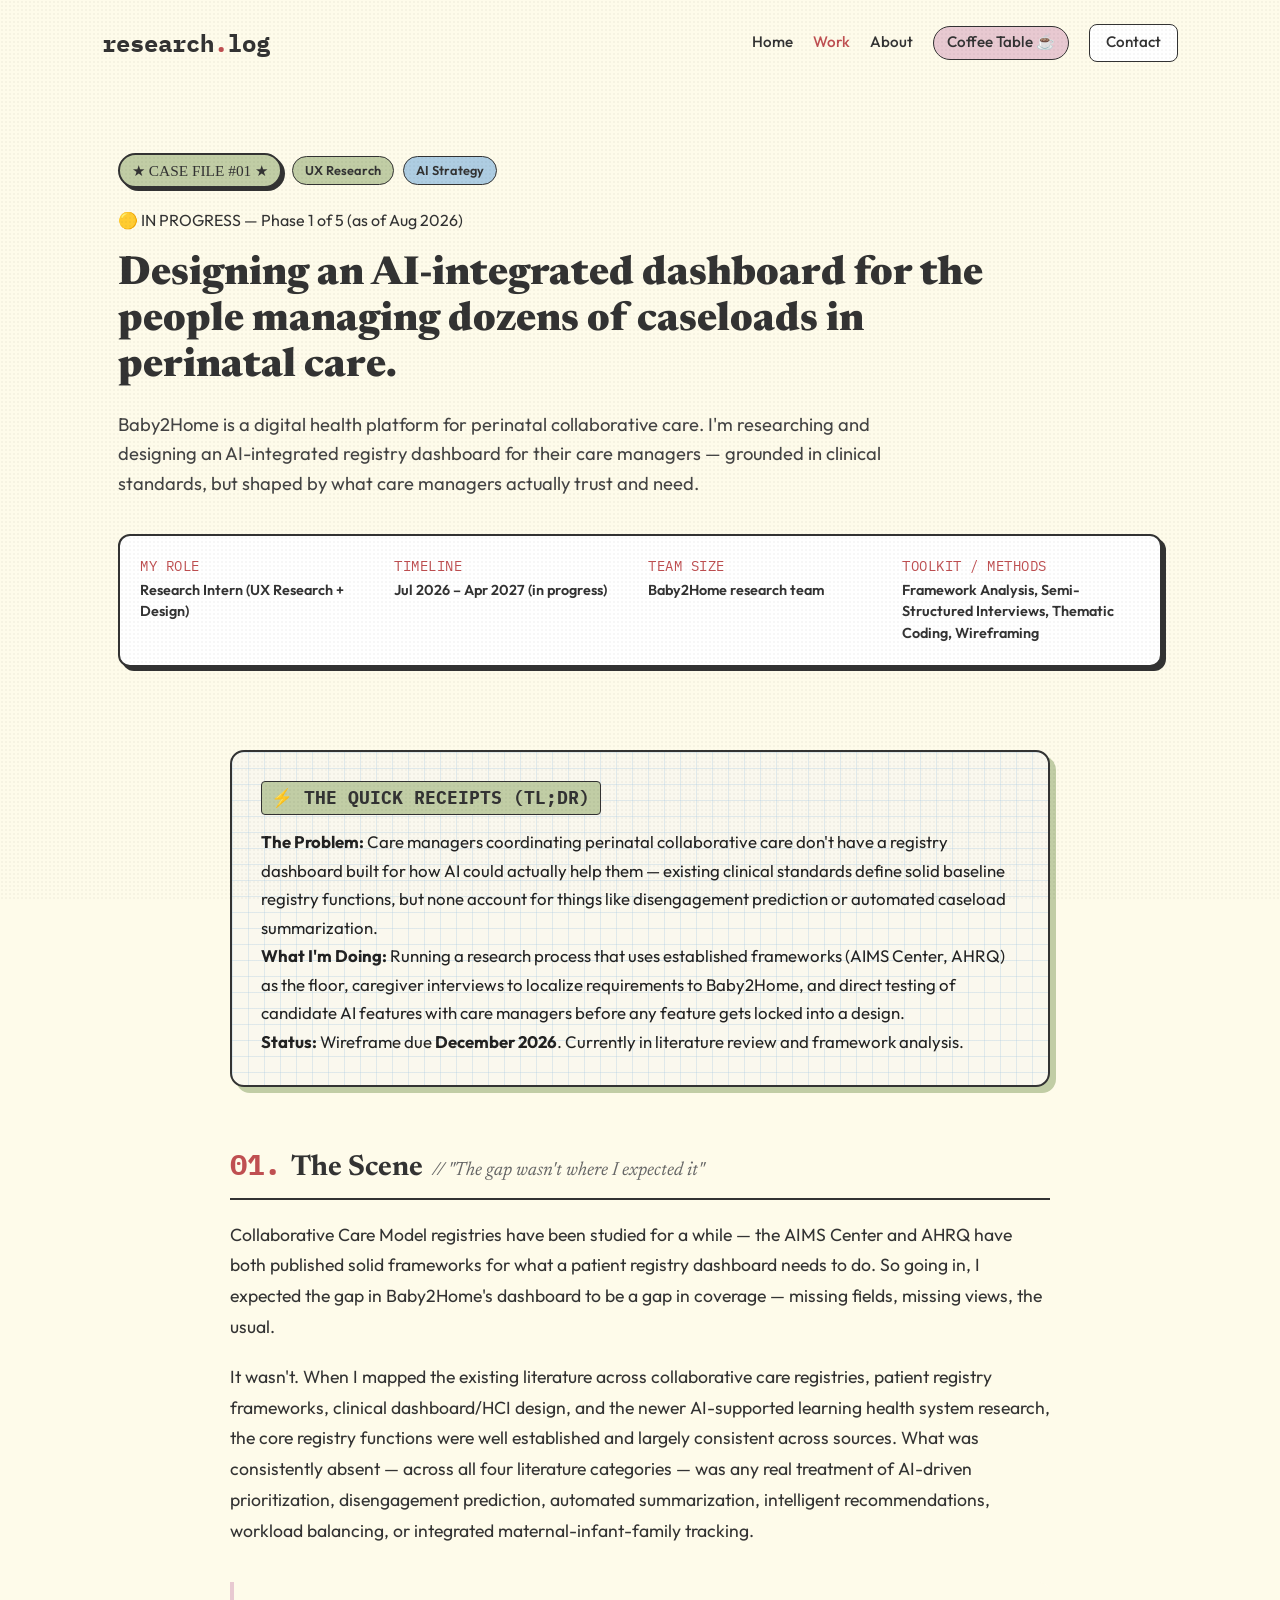
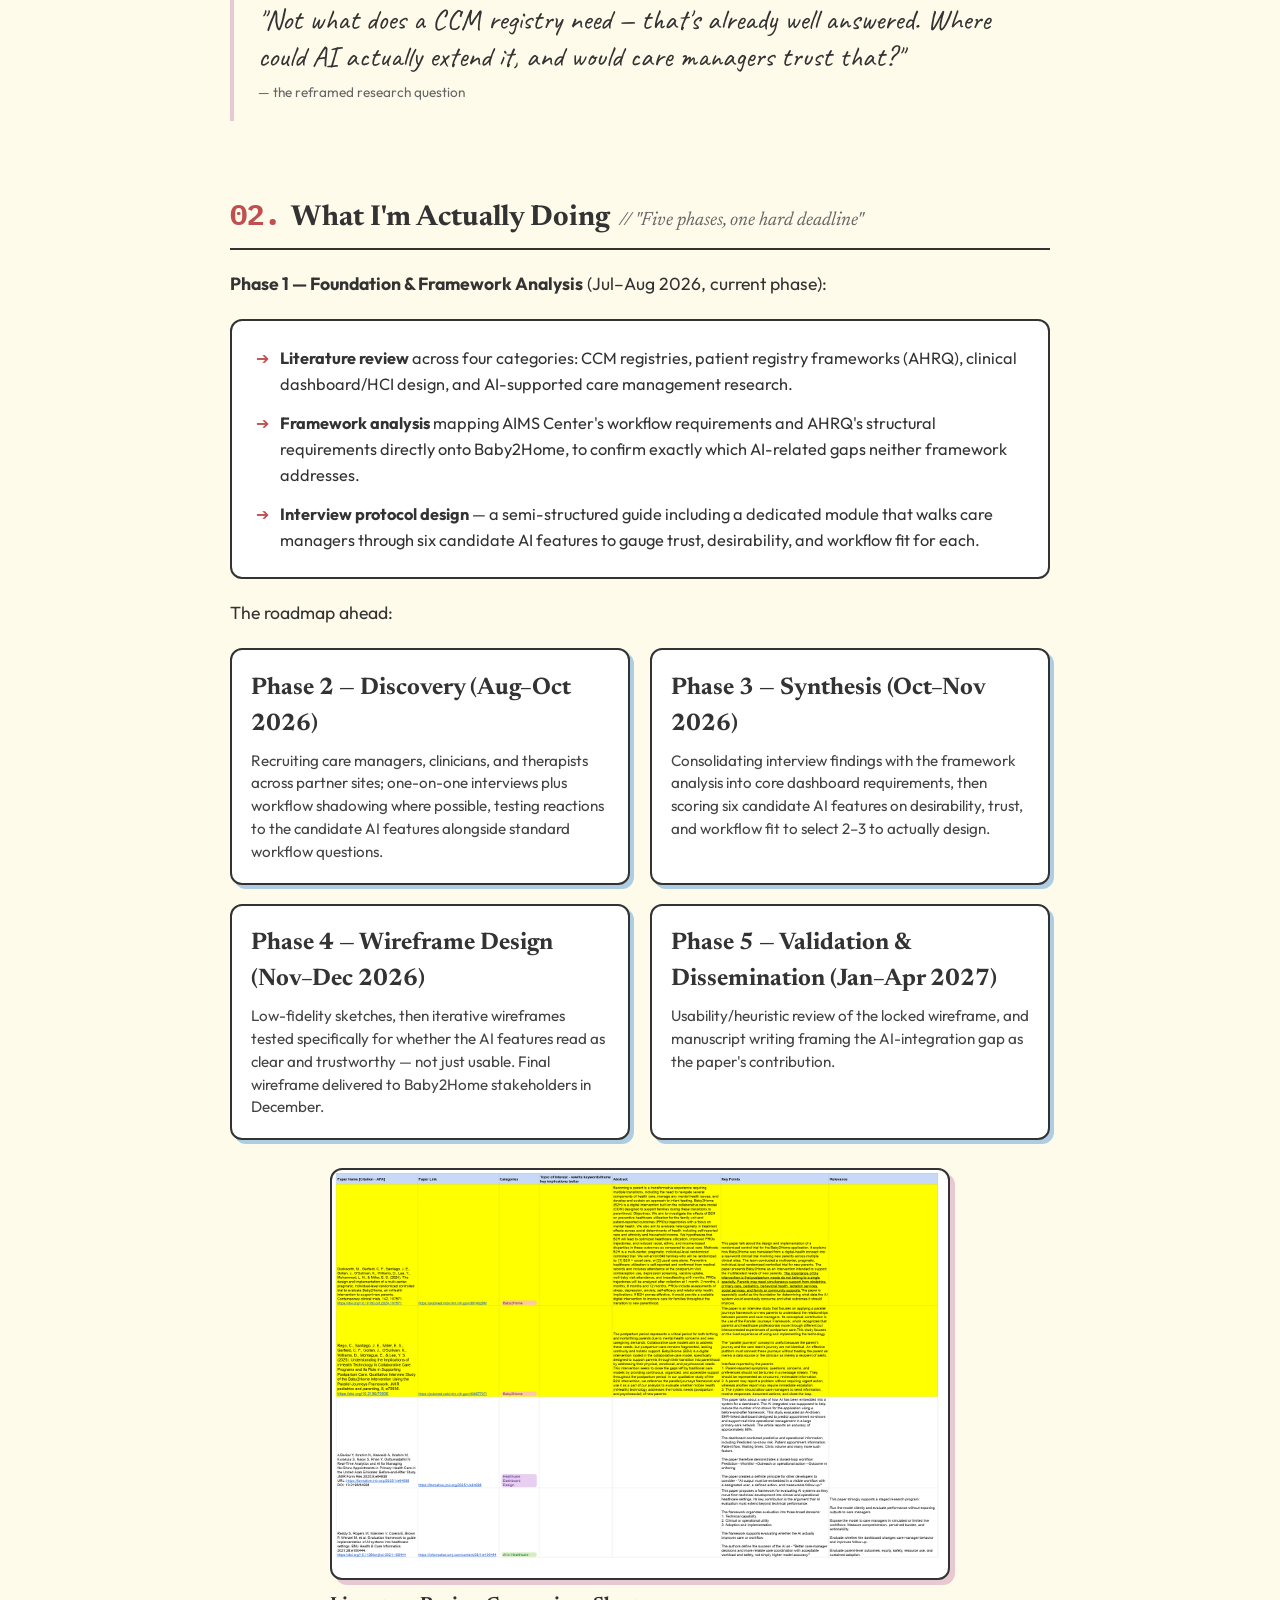
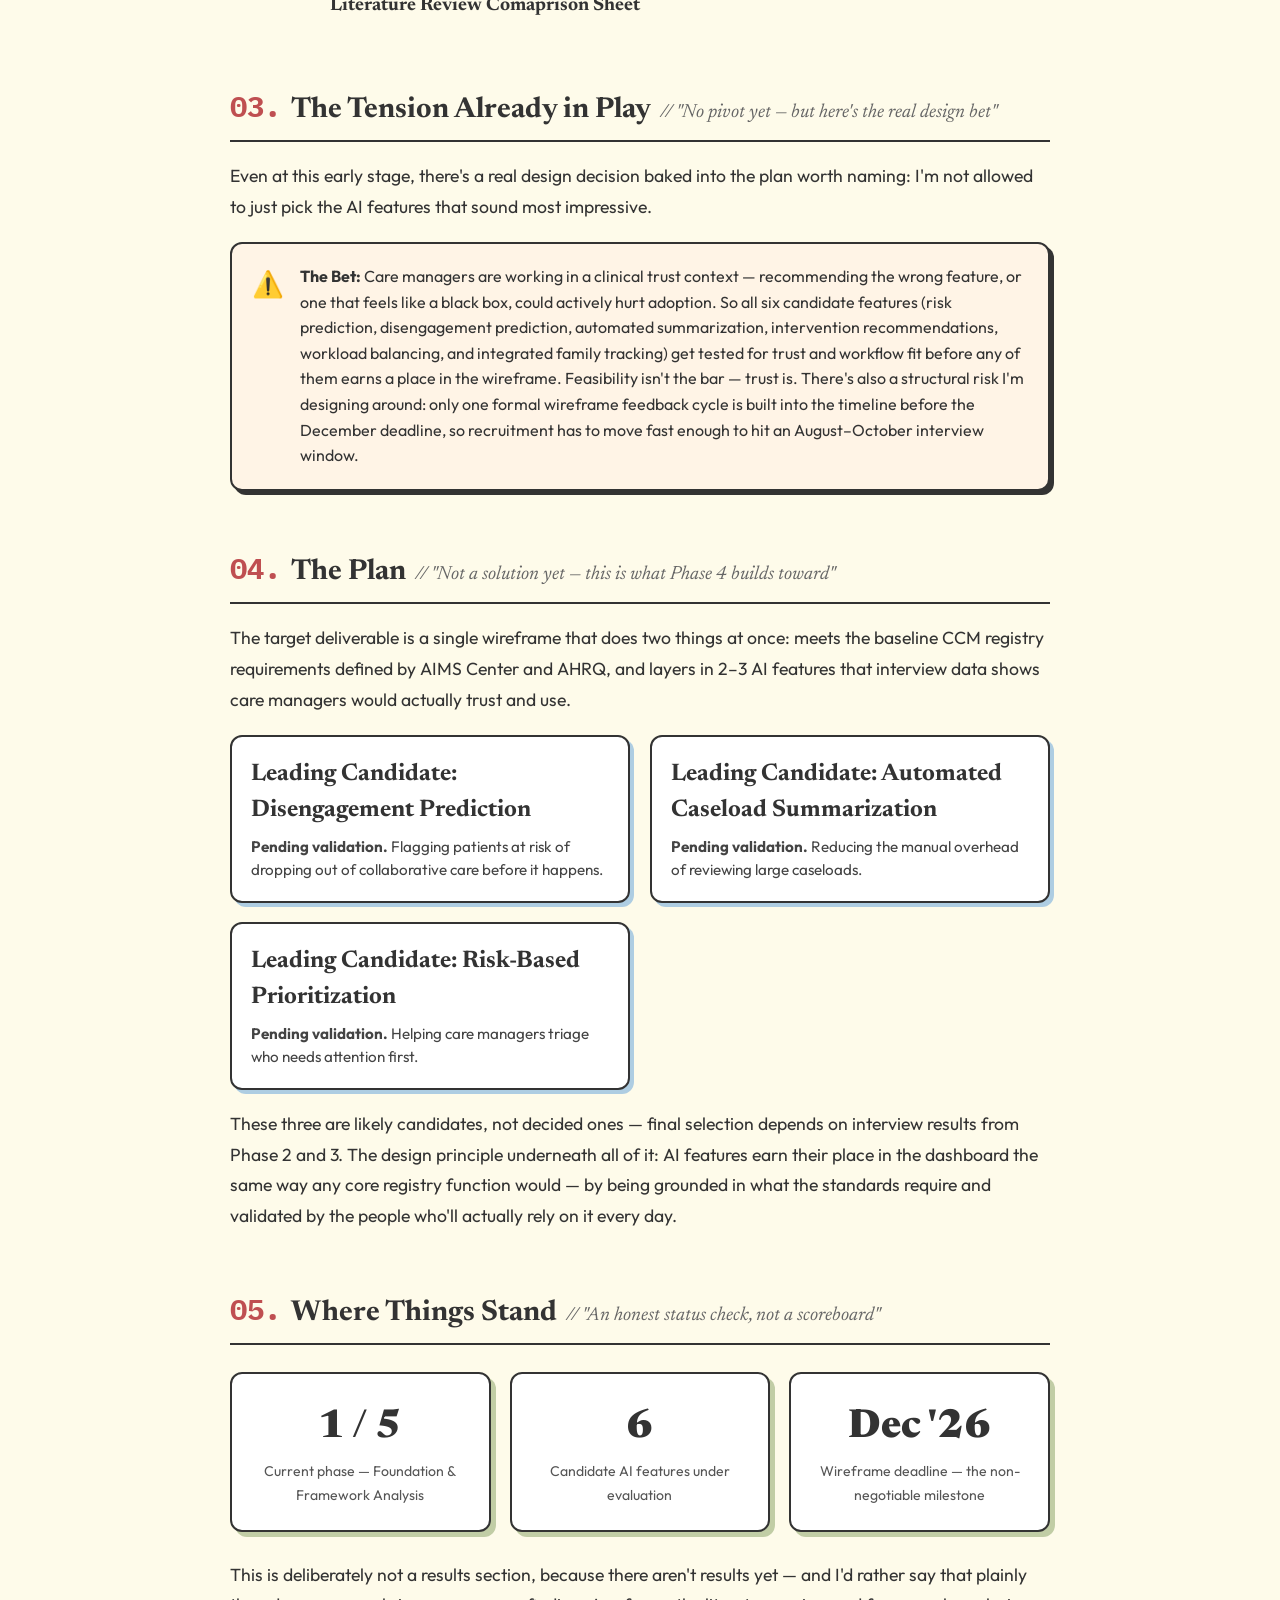
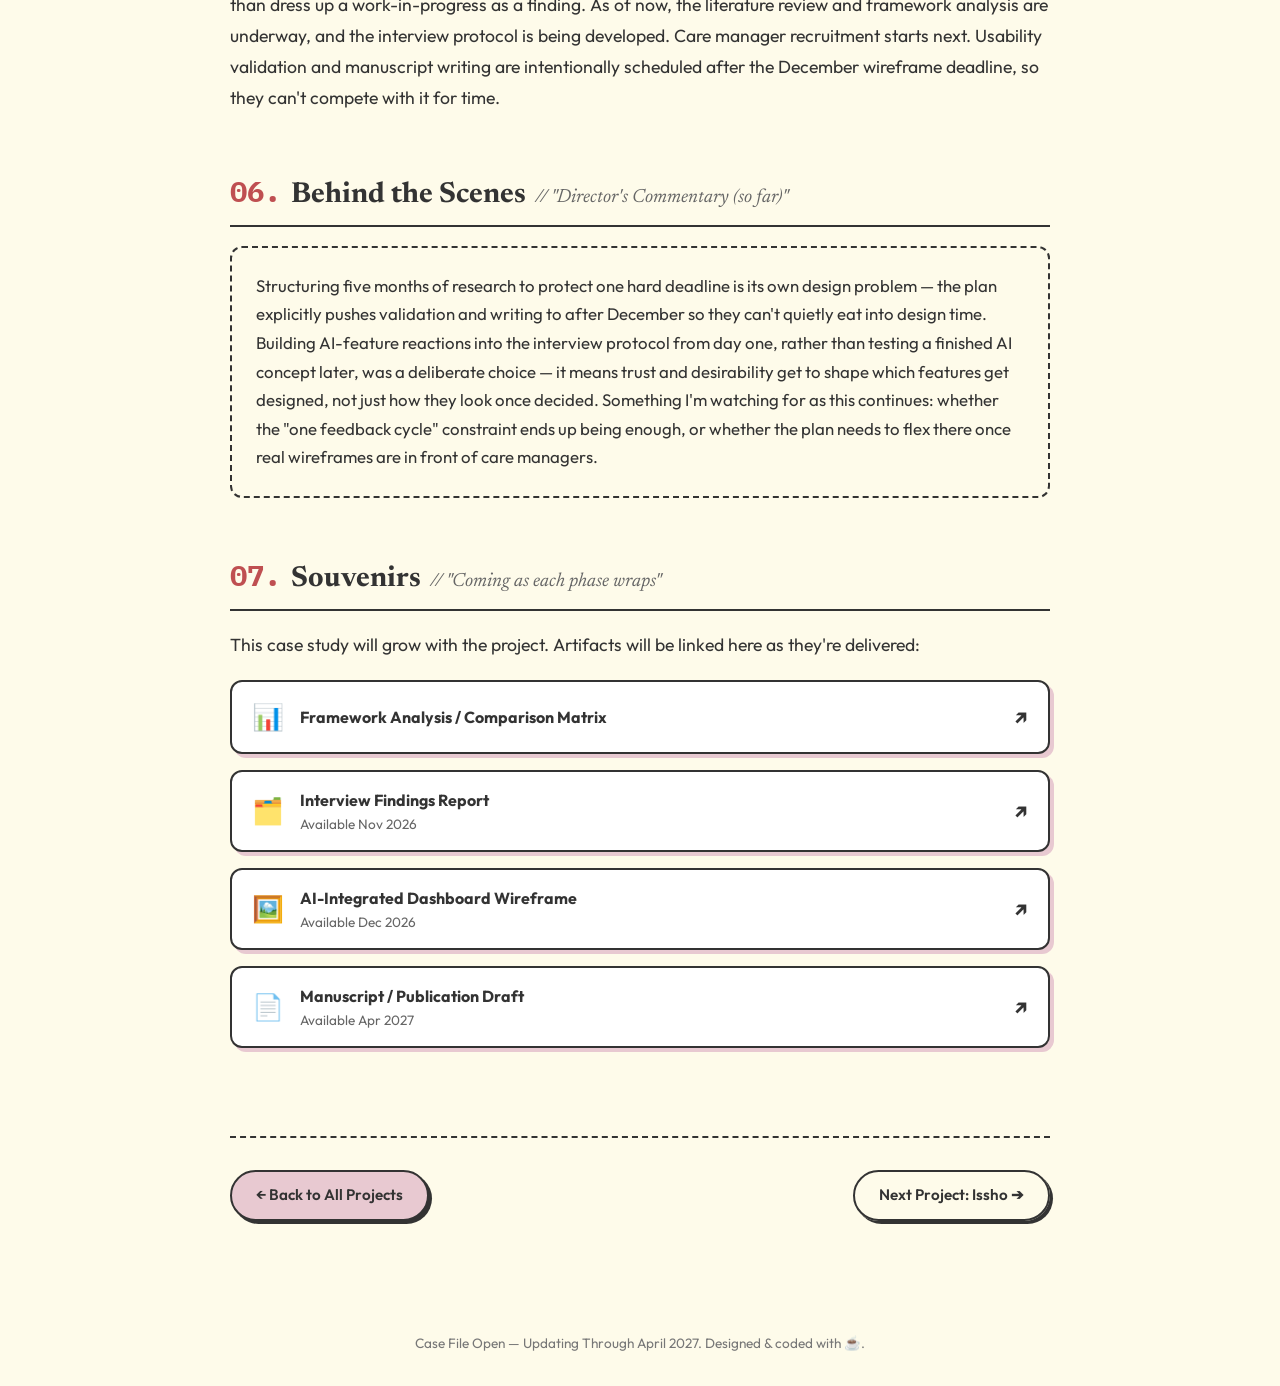
==== ai-dashboard-for-b2h.html @ bd9edd86 "Added baby2home assets" ====
<!DOCTYPE html>
<html lang="en">
<head>
  <meta charset="UTF-8">
  <meta name="viewport" content="width=device-width, initial-scale=1.0">
  <title>Case Study: Baby2Home | jordan.ux</title>

  <link rel="preconnect" href="https://fonts.googleapis.com">
  <link rel="preconnect" href="https://fonts.gstatic.com" crossorigin>
  <link
    href="https://fonts.googleapis.com/css2?family=Caveat:wght@600&family=Newsreader:ital,opsz,wght@1,6..72,500&family=Outfit:wght@300;400;500;600&family=Syne:wght@700;800&family=VT323&display=swap"
    rel="stylesheet">
  <link
    href="https://fonts.googleapis.com/css2?family=IBM+Plex+Mono:ital,wght@0,100;0,200;0,300;0,400;0,500;0,600;0,700;1,100;1,200;1,300;1,400;1,500;1,600;1,700&display=swap"
    rel="stylesheet">

  <link rel="stylesheet" href="css/style.css" />
</head>
<body>

  <div class="grain-overlay"></div>

  <header class="site-header">
        <a href="index.html" class="logo-link">
            <div class="logo-text">research<span class="dot">.</span>log</div>
        </a>
        <nav class="nav-links">
            <a href="index.html" class="nav-item">Home</a>
            <a href="projects.html" class="nav-item active">Work</a>
            <a href="index.html#about" class="nav-item">About</a>
            <a href="coffee-table.html" class="nav-item badge-nav">Coffee Table ☕</a>
            <a href="contact.html" class="nav-item btn-nav">Contact</a>
        </nav>
    </header>

  <!-- ==========================================================================
       SECTION 1: THE COVER
       ========================================================================== -->
  <section class="case-cover">
    <div class="case-cover-container">

      <div class="category-badges">
        <span class="badge-pixel">★ CASE FILE #01 ★</span>
        <span class="tag-pill tag-research">UX Research</span>
        <span class="tag-pill tag-ai">AI Strategy</span>
      </div>

      <span class="status-banner">🟡 IN PROGRESS — Phase 1 of 5 (as of Aug 2026)</span>

      <h1 class="case-title">Designing an AI-integrated dashboard for the people managing dozens of caseloads in perinatal care.</h1>
      <p class="case-one-liner">Baby2Home is a digital health platform for perinatal collaborative care. I'm researching and designing an AI-integrated registry dashboard for their care managers — grounded in clinical standards, but shaped by what care managers actually trust and need.</p>

      <div class="meta-dossier-grid">
        <div class="meta-item">
          <span class="meta-label">MY ROLE</span>
          <span class="meta-value">Research Intern (UX Research + Design)</span>
        </div>
        <div class="meta-item">
          <span class="meta-label">TIMELINE</span>
          <span class="meta-value">Jul 2026 – Apr 2027 (in progress)</span>
        </div>
        <div class="meta-item">
          <span class="meta-label">TEAM SIZE</span>
          <span class="meta-value">Baby2Home research team</span>
        </div>
        <div class="meta-item">
          <span class="meta-label">TOOLKIT / METHODS</span>
          <span class="meta-value">Framework Analysis, Semi-Structured Interviews, Thematic Coding, Wireframing</span>
        </div>
      </div>

    </div>
  </section>

  <!-- Hero media intentionally omitted — to be added later -->

  <main class="case-body">

    <!-- ==========================================================================
         SECTION 2: THE TL;DR
         ========================================================================== -->
    <div class="tldr-box">
      <div class="tldr-header">
        <span class="tldr-badge">⚡ THE QUICK RECEIPTS (TL;DR)</span>
      </div>
      <p class="tldr-text">
        <strong>The Problem:</strong> Care managers coordinating perinatal collaborative care don't have a registry dashboard built for how AI could actually help them — existing clinical standards define solid baseline registry functions, but none account for things like disengagement prediction or automated caseload summarization.<br>
        <strong>What I'm Doing:</strong> Running a research process that uses established frameworks (AIMS Center, AHRQ) as the floor, caregiver interviews to localize requirements to Baby2Home, and direct testing of candidate AI features with care managers before any feature gets locked into a design.<br>
        <strong>Status:</strong> Wireframe due <strong>December 2026</strong>. Currently in literature review and framework analysis.
      </p>
    </div>

    <!-- ==========================================================================
         SECTION 3: THE SCENE
         ========================================================================== -->
    <section class="case-section">
      <h2 class="section-title"><span class="title-num">01.</span> The Scene <span class="sub-title-playful">// "The gap wasn't where I expected it"</span></h2>

      <p class="case-p">
        Collaborative Care Model registries have been studied for a while — the AIMS Center and AHRQ have both published solid frameworks for what a patient registry dashboard needs to do. So going in, I expected the gap in Baby2Home's dashboard to be a gap in coverage — missing fields, missing views, the usual.
      </p>

      <p class="case-p">
        It wasn't. When I mapped the existing literature across collaborative care registries, patient registry frameworks, clinical dashboard/HCI design, and the newer AI-supported learning health system research, the core registry functions were well established and largely consistent across sources. What was consistently absent — across all four literature categories — was any real treatment of AI-driven prioritization, disengagement prediction, automated summarization, intelligent recommendations, workload balancing, or integrated maternal-infant-family tracking.
      </p>

      <blockquote class="handwritten-quote">
        "Not what does a CCM registry need — that's already well answered. Where could AI actually extend it, and would care managers trust that?"
        <cite>— the reframed research question</cite>
      </blockquote>
    </section>

    <!-- ==========================================================================
         SECTION 4: WHAT I'M ACTUALLY DOING
         ========================================================================== -->
    <section class="case-section">
      <h2 class="section-title"><span class="title-num">02.</span> What I'm Actually Doing <span class="sub-title-playful">// "Five phases, one hard deadline"</span></h2>

      <p class="case-p"><strong>Phase 1 — Foundation &amp; Framework Analysis</strong> (Jul–Aug 2026, current phase):</p>
      <ul class="rigor-list">
        <li><strong>Literature review</strong> across four categories: CCM registries, patient registry frameworks (AHRQ), clinical dashboard/HCI design, and AI-supported care management research.</li>
        <li><strong>Framework analysis</strong> mapping AIMS Center's workflow requirements and AHRQ's structural requirements directly onto Baby2Home, to confirm exactly which AI-related gaps neither framework addresses.</li>
        <li><strong>Interview protocol design</strong> — a semi-structured guide including a dedicated module that walks care managers through six candidate AI features to gauge trust, desirability, and workflow fit for each.</li>
      </ul>

      <p class="case-p">The roadmap ahead:</p>

      <div class="solution-grid">
        <div class="solution-card">
          <h4>Phase 2 — Discovery (Aug–Oct 2026)</h4>
          <p>Recruiting care managers, clinicians, and therapists across partner sites; one-on-one interviews plus workflow shadowing where possible, testing reactions to the candidate AI features alongside standard workflow questions.</p>
        </div>
        <div class="solution-card">
          <h4>Phase 3 — Synthesis (Oct–Nov 2026)</h4>
          <p>Consolidating interview findings with the framework analysis into core dashboard requirements, then scoring six candidate AI features on desirability, trust, and workflow fit to select 2–3 to actually design.</p>
        </div>
        <div class="solution-card">
          <h4>Phase 4 — Wireframe Design (Nov–Dec 2026)</h4>
          <p>Low-fidelity sketches, then iterative wireframes tested specifically for whether the AI features read as clear and trustworthy — not just usable. Final wireframe delivered to Baby2Home stakeholders in December.</p>
        </div>
        <div class="solution-card">
          <h4>Phase 5 — Validation &amp; Dissemination (Jan–Apr 2027)</h4>
          <p>Usability/heuristic review of the locked wireframe, and manuscript writing framing the AI-integration gap as the paper's contribution.</p>
        </div>
      </div>

      <div class="screen-gallery-single">
        <figure class="screen-card">
          <div class="screen-frame">
            <img src="assets/baby2home/baby2home-comparison.png" width="724" height="1396" loading="lazy" decoding="async"
              alt="Slide with three personas">
          </div>
          <figcaption>
            <strong>Literature Review Comaprison Sheet</strong>
          </figcaption>
        </figure>
      </div>
    </section>

    <!-- ==========================================================================
         SECTION 5: THE TENSION ALREADY IN PLAY
         ========================================================================== -->
    <section class="case-section">
      <h2 class="section-title"><span class="title-num">03.</span> The Tension Already in Play <span class="sub-title-playful">// "No pivot yet — but here's the real design bet"</span></h2>

      <p class="case-p">
        Even at this early stage, there's a real design decision baked into the plan worth naming: I'm not allowed to just pick the AI features that sound most impressive.
      </p>

      <div class="callout-box warning-box">
        <span class="callout-icon">⚠️</span>
        <div>
          <strong>The Bet:</strong> Care managers are working in a clinical trust context — recommending the wrong feature, or one that feels like a black box, could actively hurt adoption. So all six candidate features (risk prediction, disengagement prediction, automated summarization, intervention recommendations, workload balancing, and integrated family tracking) get tested for trust and workflow fit before any of them earns a place in the wireframe. Feasibility isn't the bar — trust is. There's also a structural risk I'm designing around: only one formal wireframe feedback cycle is built into the timeline before the December deadline, so recruitment has to move fast enough to hit an August–October interview window.
        </div>
      </div>
    </section>

    <!-- ==========================================================================
         SECTION 6: THE PLAN
         ========================================================================== -->
    <section class="case-section">
      <h2 class="section-title"><span class="title-num">04.</span> The Plan <span class="sub-title-playful">// "Not a solution yet — this is what Phase 4 builds toward"</span></h2>

      <p class="case-p">
        The target deliverable is a single wireframe that does two things at once: meets the baseline CCM registry requirements defined by AIMS Center and AHRQ, and layers in 2–3 AI features that interview data shows care managers would actually trust and use.
      </p>

      <div class="solution-grid">
        <div class="solution-card">
          <h4>Leading Candidate: Disengagement Prediction</h4>
          <p><strong>Pending validation.</strong> Flagging patients at risk of dropping out of collaborative care before it happens.</p>
        </div>
        <div class="solution-card">
          <h4>Leading Candidate: Automated Caseload Summarization</h4>
          <p><strong>Pending validation.</strong> Reducing the manual overhead of reviewing large caseloads.</p>
        </div>
        <div class="solution-card">
          <h4>Leading Candidate: Risk-Based Prioritization</h4>
          <p><strong>Pending validation.</strong> Helping care managers triage who needs attention first.</p>
        </div>
      </div>

      <p class="case-p">
        These three are likely candidates, not decided ones — final selection depends on interview results from Phase 2 and 3. The design principle underneath all of it: AI features earn their place in the dashboard the same way any core registry function would — by being grounded in what the standards require and validated by the people who'll actually rely on it every day.
      </p>
    </section>

    <!-- ==========================================================================
         SECTION 7: WHERE THINGS STAND
         ========================================================================== -->
    <section class="case-section">
      <h2 class="section-title"><span class="title-num">05.</span> Where Things Stand <span class="sub-title-playful">// "An honest status check, not a scoreboard"</span></h2>

      <div class="impact-metrics-bar">
        <div class="metric-card">
          <span class="metric-number">1 / 5</span>
          <span class="metric-label">Current phase — Foundation &amp; Framework Analysis</span>
        </div>
        <div class="metric-card">
          <span class="metric-number">6</span>
          <span class="metric-label">Candidate AI features under evaluation</span>
        </div>
        <div class="metric-card">
          <span class="metric-number">Dec '26</span>
          <span class="metric-label">Wireframe deadline — the non-negotiable milestone</span>
        </div>
      </div>

      <p class="case-p">
        This is deliberately not a results section, because there aren't results yet — and I'd rather say that plainly than dress up a work-in-progress as a finding. As of now, the literature review and framework analysis are underway, and the interview protocol is being developed. Care manager recruitment starts next. Usability validation and manuscript writing are intentionally scheduled after the December wireframe deadline, so they can't compete with it for time.
      </p>
    </section>

    <!-- ==========================================================================
         SECTION 8: BEHIND THE SCENES
         ========================================================================== -->
    <section class="case-section">
      <h2 class="section-title"><span class="title-num">06.</span> Behind the Scenes <span class="sub-title-playful">// "Director's Commentary (so far)"</span></h2>

      <div class="commentary-box">
        <p>
          Structuring five months of research to protect one hard deadline is its own design problem — the plan explicitly pushes validation and writing to after December so they can't quietly eat into design time. Building AI-feature reactions into the interview protocol from day one, rather than testing a finished AI concept later, was a deliberate choice — it means trust and desirability get to shape which features get designed, not just how they look once decided. Something I'm watching for as this continues: whether the "one feedback cycle" constraint ends up being enough, or whether the plan needs to flex there once real wireframes are in front of care managers.
        </p>
      </div>
    </section>

    <!-- ==========================================================================
         SECTION 9: SOUVENIRS
         ========================================================================== -->
    <section class="case-section">
      <h2 class="section-title"><span class="title-num">07.</span> Souvenirs <span class="sub-title-playful">// "Coming as each phase wraps"</span></h2>

      <p class="case-p">This case study will grow with the project. Artifacts will be linked here as they're delivered:</p>

      <div class="souvenirs-grid">
        <a href="assets/baby2home/Literature Review Sheet - Google Sheets.pdf" class="souvenir-card pending">
          <span class="souvenir-icon">📊</span>
          <div>
            <strong>Framework Analysis / Comparison Matrix</strong>
          </div>
          <span class="arrow">↗</span>
        </a>

        <a href="#" class="souvenir-card pending">
          <span class="souvenir-icon">🗂️</span>
          <div>
            <strong>Interview Findings Report</strong>
            <p>Available Nov 2026</p>
          </div>
          <span class="arrow">↗</span>
        </a>

        <a href="#" class="souvenir-card pending">
          <span class="souvenir-icon">🖼️</span>
          <div>
            <strong>AI-Integrated Dashboard Wireframe</strong>
            <p>Available Dec 2026</p>
          </div>
          <span class="arrow">↗</span>
        </a>

        <a href="#" class="souvenir-card pending">
          <span class="souvenir-icon">📄</span>
          <div>
            <strong>Manuscript / Publication Draft</strong>
            <p>Available Apr 2027</p>
          </div>
          <span class="arrow">↗</span>
        </a>
      </div>
    </section>

    <div class="case-bottom-nav">
      <a href="projects.html" class="btn-primary">← Back to All Projects</a>
      <a href="issho.html" class="btn-primary" style="background-color: var(--color-blue); color: var(--color-ink);">Next Project: Issho ➔</a>
    </div>

  </main>

  <footer class="site-footer">
    <p>Case File Open — Updating Through April 2027. Designed &amp; coded with ☕.</p>
  </footer>

</body>
</html>
---- css/style.css ----
/* ==========================================================================
   1. DESIGN SYSTEM VARIABLES
   ========================================================================== */
:root {
  /* Mood Board Palette */
  --bg-cream: #FEFBEA;
  --bg-grid: #FAF8EE;
  --text-charcoal: #333333;
  --soft-blue: #AECDE2;
  --dusty-pink: #E8C9D1;
  --sage-green: #C1CDA5;
  --sunshine-yellow: #ffffdb;
  --muted-red: #BF4F51;
  --grid-line: #aecde259;

  /* Typography */
  --font-body: 'Outfit', sans-serif;
  --font-handwriting: 'Times New Roman', serif;
  --font-pixel: 'IBM Plex Mono', monospace;
}

/* ==========================================================================
   2. GLOBAL BASE STYLES
   ========================================================================== */
* {
  box-sizing: border-box;
  margin: 0;
  padding: 0;
}

body {
  background-color: var(--bg-cream);
  color: var(--text-charcoal);
  font-family: var(--font-body);
  overflow-x: hidden;
  line-height: 1.5;
}

/* Subtle Film Grain Noise Texture */
.grain-overlay {
  position: fixed;
  top: 0;
  left: 0;
  right: 0;
  bottom: 0;
  background: radial-gradient(circle, rgba(0, 0, 0, 0.03) 1px, transparent 1px);
  background-size: 4px 4px;
  pointer-events: none;
  z-index: 99;
}

/* ==========================================================================
   3. NAVIGATION HEADER
   ========================================================================== */
.site-header {
  display: flex;
  justify-content: space-between;
  align-items: center;
  padding: 1.5rem 2rem;
  max-width: 1140px;
  margin: 0 auto;
}

.logo-link {
  text-decoration: none;
}

.logo-text {
  font-family: var(--font-pixel);
  font-size: 1.5rem;
  font-weight: bold;
  color: var(--text-charcoal);
}

.logo-text .dot {
  color: var(--muted-red);
}

.nav-links {
  display: flex;
  gap: 1.25rem;
  align-items: center;
}

.nav-item {
  text-decoration: none;
  color: var(--text-charcoal);
  font-weight: 500;
  font-size: 0.95rem;
  transition: color 0.2s ease;
}

.nav-item:hover,
.nav-item.active {
  color: var(--muted-red);
}

.badge-nav {
  background: var(--dusty-pink);
  padding: 0.3rem 0.8rem;
  border-radius: 20px;
  border: 1px solid var(--text-charcoal);
}

.btn-nav {
  border: 1.5px solid var(--text-charcoal);
  padding: 0.4rem 1rem;
  border-radius: 8px;
  background: #FFF;
}

/* ==========================================================================
   4. RESPONSIVE HERO SECTION & COLLAGE
   ========================================================================== */
.hero-section {
  width: 100%;
  max-width: 1140px;
  margin: 1rem auto 2.5rem auto;
  padding: 0 1rem;
}

/* Grid Layout Container */
.grid-background {
  background-color: var(--bg-grid);
  background-image:
    linear-gradient(var(--grid-line) 1px, transparent 1px),
    linear-gradient(90deg, var(--grid-line) 1px, transparent 1px);
  background-size: 20px 20px;
  border: 2px solid var(--text-charcoal);
  border-radius: 20px;
  padding: clamp(1.5rem, 4vw, 3.5rem);
  display: grid;
  grid-template-columns: 1.1fr 0.9fr;
  gap: clamp(1.5rem, 3vw, 3rem);
  align-items: center;
  box-shadow: 6px 6px 0px var(--soft-blue);
  overflow: hidden;
  /* Prevents angled elements from creating horizontal scrollbars */
}

/* Left Column: Typography & Action */
.hero-content {
  display: flex;
  flex-direction: column;
  gap: 1rem;
  align-items: flex-start;
  z-index: 2;
}

.badge-pixel {
  font-family: var(--font-handwriting);
  font-size: clamp(0.6rem, 1.2vw, 1.1rem);
  background: var(--sage-green);
  color: var(--text-charcoal);
  padding: 0.25rem 0.75rem;
  border: 2px solid var(--text-charcoal);
  border-radius: 50px;
  text-decoration: none;
  box-shadow: 3px 3px 0px var(--text-charcoal);
}

.hero-title {
  font-family: 'Newsreader', serif;
  font-weight: 800;
  font-size: clamp(1.8rem, 3.2vw, 3rem);
  color: var(--text-charcoal);
  line-height: 1.2;
  letter-spacing: -0.02em;
}

.highlight-text-editorial {
  font-family: 'Newsreader', serif;
  font-style: italic;
  font-weight: 500;
  color: var(--muted-red);
  /* background: linear-gradient(180deg, transparent 65%, var(--dusty-pink) 65%); */
  padding: 0 4px;
}

.hero-subtitle {
  font-size: clamp(0.95rem, 1.1vw, 1.1rem);
  color: #444444;
  line-height: 1.6;
}

.cta-group {
  display: flex;
  flex-wrap: wrap;
  align-items: center;
  gap: 1rem;
  margin-top: 0.5rem;
}

.btn-primary {
  font-family: var(--font-body);
  font-weight: 600;
  font-size: 0.95rem;
  background-color: var(--dusty-pink);
  color: var(--text-charcoal);
  padding: 0.75rem 1.5rem;
  border: 2px solid var(--text-charcoal);
  border-radius: 50px;
  text-decoration: none;
  box-shadow: 3px 3px 0px var(--text-charcoal);
  transition: all 0.2s ease;
  display: inline-block;
}

.btn-secondary {
  font-family: var(--font-body);
  font-weight: 600;
  font-size: 0.95rem;
  background: #F2F6F9;
  color: var(--text-charcoal);
  padding: 0.75rem 1.5rem;
  border: 2px solid var(--text-charcoal);
  border-radius: 50px;
  text-decoration: none;
  box-shadow: 3px 3px 0px var(--text-charcoal);
  transition: all 0.2s ease;
  display: inline-block;
}

.btn-primary:hover {
  transform: translate(-2px, -2px);
  box-shadow: 5px 5px 0px var(--text-charcoal);
}

.btn-secondary:hover {
  transform: translate(-2px, -2px);
  box-shadow: 5px 5px 0px var(--text-charcoal);
}

.handwritten-note {
  font-family: var(--font-handwriting);
  font-size: 1.5rem;
  color: var(--muted-red);
  transform: rotate(-3deg);
}

/* Right Column: Visual Collage Container */
.hero-visual-wrapper {
  width: 100%;
  display: flex;
  justify-content: center;
  align-items: center;
}

/* Scalable Canvas Ratio */
.hero-visual {
  position: relative;
  width: 100%;
  max-width: 380px;
  aspect-ratio: 1 / 0.95;
  margin: 0 auto;
}

/* Card 1: Stamp (Top Left) */
.postage-stamp-card {
  position: absolute;
  top: 0%;
  left: 2%;
  width: 48%;
  z-index: 2;
  background: #FFF;
  padding: 3%;
  border: 2px dashed var(--dusty-pink);
  transform: rotate(-9deg);
  box-shadow: 4px 4px 10px rgba(0, 0, 0, 0.1);
  transition: transform 0.3s ease;
}

.postage-stamp-inner {
  border: 1px solid var(--dusty-pink);
  background: #FFF0F3;
  padding: 8% 5%;
  text-align: center;
}

.stamp-type-label {
  font-family: var(--font-pixel);
  font-size: clamp(0.75rem, 1vw, 1rem);
  color: var(--muted-red);
}

.swan-graphic {
  font-size: clamp(1.8rem, 3.5vw, 2.5rem);
  margin: 2% 0;
}

.study-title {
  font-size: clamp(0.55rem, 0.75vw, 0.75rem);
  font-weight: 700;
  letter-spacing: 1px;
  text-transform: uppercase;
}

/* Card 3: Polaroid Card (Bottom Right) */
.polaroid-card {
  position: absolute;
  bottom: 0%;
  right: 0%;
  width: 60%;
  z-index: 4;
  background: #FFFFFF;
  border: 1.5px solid var(--soft-blue);
  padding: 4%;
  transform: rotate(5deg);
  box-shadow: 4px 4px 12px rgba(0, 0, 0, 0.12);
  transition: transform 0.3s ease;
}

.polaroid-frame {
  background: #F2F6F9;
  border: 1.5px solid var(--soft-blue);
  padding: 10% 5%;
  display: flex;
  flex-direction: column;
  justify-content: center;
  align-items: center;
  border-radius: 4px;
}

.magnifying-glass-container {
  width: 42%;
  aspect-ratio: 1 / 1;
  border-radius: 50%;
  background: #FFF;
  border: 1.5px solid var(--text-charcoal);
  display: flex;
  justify-content: center;
  align-items: center;
}

.magnifying-glass-icon {
  font-size: clamp(1rem, 2vw, 1.5rem);
}

.polaroid-caption {
  font-family: var(--font-body);
  font-size: clamp(0.7rem, 1vw, 0.95rem);
  margin-top: 8%;
  text-align: center;
  font-weight: 500;
  line-height: 1.25;
}

/* Floating Cherry Accent */
.cherry-accent {
  position: absolute;
  top: 36%;
  right: 2%;
  z-index: 5;
  font-size: clamp(1.8rem, 3.5vw, 2.8rem);
  transform: rotate(15deg);
  animation: float 3s ease-in-out infinite;
}

@keyframes float {

  0%,
  100% {
    transform: translateY(0px) rotate(15deg);
  }

  50% {
    transform: translateY(-8px) rotate(22deg);
  }
}

/* Hover depth interaction */
.hero-visual-wrapper:hover .postage-stamp-card {
  transform: rotate(-5deg) scale(1.02);
}

.hero-visual-wrapper:hover .polaroid-card {
  transform: rotate(2deg) scale(1.02);
}

/* ==========================================================================
   5. RESTRUCTURED ABOUT SECTION STYLES
   ========================================================================== */
.about-section {
  width: 100%;
  max-width: 1140px;
  margin: 3rem auto;
  padding: 0 1rem;
}

.about-header {
  margin-bottom: 1.5rem;
}

.about-title {
  font-family: 'Newsreader', serif;
  font-weight: 800;
  font-size: clamp(1.8rem, 3vw, 2.8rem);
  color: var(--text-charcoal);
  margin-top: 0.5rem;
}

/* Main Body Card directly under Header */
.dossier-card {
  position: relative;
  background: #FFFFFF;
  border: 2px solid var(--text-charcoal);
  border-radius: 0 16px 16px 16px;
  box-shadow: 6px 6px 0px var(--sage-green);
  margin-top: 1.5rem;
  margin-bottom: 2rem;
}

.dossier-tab {
  position: absolute;
  top: -30px;
  left: -2px;
  background: var(--sage-green);
  border: 2px solid var(--text-charcoal);
  border-bottom: none;
  border-radius: 8px 8px 0 0;
  padding: 0.25rem 1rem;
  font-family: var(--font-pixel);
  font-size: 0.95rem;
  font-weight: bold;
}

.dossier-content {
  padding: 2rem;
  display: flex;
  flex-direction: column;
  gap: 0.8rem;
}

.dossier-headline {
  font-family: var(--font-pixel);
  font-size: 1.35rem;
  color: var(--text-charcoal);
  line-height: 1.3;
}

.dossier-text {
  font-size: 1.05rem;
  color: #444;
  line-height: 1.65;
}

/* Grid Ratio: Left Column (Smaller: 0.85fr), Right Column (Larger: 1.15fr) */
.about-layout-wrapper {
  display: grid;
  grid-template-columns: 1fr;
  gap: 2rem;
  align-items: start;
}

/* --- Left Column (Smaller) --- */
.sidebar-cards {
  display: flex;
  flex-direction: column;
  gap: 1.5rem;
}

/* Passport Badge */
.passport-card {
  background: var(--soft-blue);
  border: 2px solid var(--text-charcoal);
  border-radius: 14px;
  padding: 1.25rem;
  box-shadow: 5px 5px 0px var(--text-charcoal);
}

.passport-header {
  display: flex;
  justify-content: space-between;
  font-family: var(--font-pixel);
  font-size: 0.95rem;
  border-bottom: 1.5px solid var(--text-charcoal);
  padding-bottom: 0.4rem;
  margin-bottom: 1rem;
}

.passport-status {
  color: #1b7a3d;
  font-weight: bold;
}

.passport-body {
  display: flex;
  gap: 1rem;
  align-items: center;
}

.passport-avatar {
  width: 55px;
  height: 55px;
  background: #FFF;
  border: 1.5px solid var(--text-charcoal);
  border-radius: 50%;
  display: flex;
  align-items: center;
  justify-content: center;
  font-size: 1.8rem;
  flex-shrink: 0;
}

.passport-name {
  font-size: 1.05rem;
  font-weight: 700;
  color: var(--text-charcoal);
}

.passport-role {
  font-size: 0.85rem;
  color: #333;
}

.passport-meta {
  font-size: 0.8rem;
  color: #555;
  margin-top: 0.2rem;
}

.passport-barcode {
  font-family: var(--font-pixel);
  text-align: center;
  letter-spacing: 5px;
  margin-top: 1rem;
  font-size: 0.95rem;
  color: var(--text-charcoal);
}

/* Quirks Box */
.quirks-box {
  background: #FFFFFF;
  border: 2px solid var(--text-charcoal);
  border-radius: 14px;
  padding: 1.2rem;
  box-shadow: 4px 4px 0px var(--dusty-pink);
}

.quirks-box-title {
  font-family: var(--font-pixel);
  font-size: 1.1rem;
  margin-bottom: 0.8rem;
  color: var(--text-charcoal);
}

.quirks-wrapper {
  display: flex;
  flex-wrap: wrap;
  gap: 0.5rem;
}

.quirk-chip {
  background: var(--bg-cream);
  border: 1.5px solid var(--text-charcoal);
  padding: 0.35rem 0.7rem;
  border-radius: 20px;
  font-size: 0.85rem;
  font-weight: 500;
}

/* --- Right Column (Larger & Featured) --- */
.featured-about-column {
  display: flex;
  flex-direction: column;
  gap: 1.5rem;
}

/* Highlights Grid */
.dossier-highlights {
  display: grid;
  grid-template-columns: repeat(auto-fit, minmax(220px, 1fr));
  gap: 1.25rem;
  background: #FFFFFF;
  border: 2px solid var(--text-charcoal);
  border-radius: 14px;
  padding: 1.25rem;
  box-shadow: 5px 5px 0px var(--sage-green);
}

.highlight-item {
  display: flex;
  align-items: flex-start;
  gap: 0.85rem;
}

.highlight-icon {
  font-size: 1.5rem;
  line-height: 1;
}

.highlight-item strong {
  display: block;
  font-size: 0.85rem;
  text-transform: uppercase;
  letter-spacing: 0.5px;
  color: var(--muted-red);
}

.highlight-item p {
  font-size: 0.9rem;
  color: #333;
  margin-top: 0.2rem;
  line-height: 1.4;
}

/* Methodology Toolkit Box */
.toolkit-box {
  background: #FFFFFF;
  border: 2px solid var(--text-charcoal);
  border-radius: 14px;
  padding: 1.5rem;
  box-shadow: 5px 5px 0px var(--soft-blue);
}

.toolkit-box-title {
  font-family: var(--font-pixel);
  font-size: 1.3rem;
  margin-bottom: 1rem;
  color: var(--text-charcoal);
  border-bottom: 1.5px dashed var(--text-charcoal);
  padding-bottom: 0.4rem;
}

.toolkit-checklist {
  list-style: none;
  display: flex;
  flex-direction: column;
  gap: 0.8rem;
}

.toolkit-checklist li {
  font-size: 0.95rem;
  display: flex;
  align-items: center;
  gap: 0.6rem;
  color: #333;
}

.check-icon {
  color: var(--muted-red);
  font-weight: bold;
}

/* Mobile Responsiveness */
@media (max-width: 820px) {
  .about-layout-wrapper {
    grid-template-columns: 1fr;
  }
}

/* ==========================================================================
   5. FEATURED WORK SECTION
   ========================================================================== */
.featured-work {
  max-width: 1140px;
  margin: 3rem auto;
  padding: 0 1rem;
}

.section-heading {
  font-family: var(--font-pixel);
  font-size: 2rem;
  margin-bottom: 1.5rem;
  color: var(--text-charcoal);
}

.work-grid {
  display: grid;
  grid-template-columns: repeat(auto-fit, minmax(280px, 1fr));
  gap: 1.5rem;
}

.card-work {
  background: #FFFFFF;
  border: 2px solid var(--text-charcoal);
  border-radius: 16px;
  padding: 1.5rem;
  box-shadow: 5px 5px 0px var(--dusty-pink);
  display: flex;
  flex-direction: column;
  gap: 0.8rem;
  transition: transform 0.2s ease;
}

.card-work:hover {
  transform: translateY(-4px);
}

.card-tag {
  align-self: flex-start;
  font-family: var(--font-pixel);
  background: var(--soft-blue);
  padding: 0.1rem 0.6rem;
  border: 1px solid var(--text-charcoal);
  border-radius: 4px;
  font-size: 0.9rem;
}

.card-work h3 {
  font-size: 1.25rem;
  color: var(--text-charcoal);
}

.card-work p {
  font-size: 0.95rem;
  color: #666;
  flex-grow: 1;
}

.card-link {
  text-decoration: none;
  font-weight: 600;
  color: var(--muted-red);
  margin-top: 0.5rem;
}

.site-footer {
  text-align: center;
  padding: 2rem;
  font-size: 0.85rem;
  color: #777;
}

/* ==========================================================================
   8. PROJECTS PAGE SPECIFIC STYLES
   ========================================================================== */

/* Projects Hero Section */
.projects-hero {
  max-width: 1140px;
  margin: 1rem auto 3rem auto;
  padding: 0 1rem;
}

.projects-hero-container {
  text-align: center;
  padding: clamp(2.5rem, 5vw, 4rem) 1.5rem;
  display: flex;
  flex-direction: column;
  align-items: center;
  gap: 1rem;
}

.projects-hero-container .hero-subtitle {
  max-width: 600px;
  margin: 0 auto;
}

/* Projects Archive Wrapper */
.projects-archive {
  max-width: 1140px;
  margin: 0 auto 4rem auto;
  padding: 0 1rem;
  display: flex;
  flex-direction: column;
  gap: 4rem;
  /* Spacing between categories */
}

/* Category Headers */
.project-category {
  display: flex;
  flex-direction: column;
  gap: 1.5rem;
}

.category-header {
  display: flex;
  align-items: center;
  gap: 1rem;
}

.category-title {
  font-family: var(--font-pixel);
  font-size: clamp(1.8rem, 2.5vw, 2.2rem);
  color: var(--text-charcoal);
  white-space: nowrap;
}

/* The dotted line next to the category title */
.category-line {
  flex-grow: 1;
  height: 2px;
  background-image: linear-gradient(to right, var(--text-charcoal) 50%, transparent 50%);
  background-size: 12px 100%;
  opacity: 0.3;
}

.category-desc {
  font-size: 1.05rem;
  color: #555;
  max-width: 700px;
  line-height: 1.6;
  margin-top: -0.8rem;
}

/* Subtle thematic variations for different card types */
.card-work.ai-card {
  box-shadow: 5px 5px 0px var(--soft-blue);
}

.card-work.ai-card .card-tag {
  background: var(--bg-cream);
}

.card-work.ixd-card {
  box-shadow: 5px 5px 0px var(--sage-green);
}

.card-work.ixd-card .card-tag {
  background: var(--dusty-pink);
}

/* Mobile adjustments */
@media (max-width: 600px) {
  .projects-archive {
    gap: 3rem;
  }

  .category-title {
    font-size: 1.5rem;
  }
}

/* ==========================================================================
   6. MEDIA QUERIES & RESPONSIVE BREAKPOINTS
   ========================================================================== */

/* Tablet Layout (Below 820px) */
@media (max-width: 820px) {
  .site-header {
    flex-direction: column;
    gap: 1rem;
    padding: 1rem;
  }

  .grid-background {
    grid-template-columns: 1fr;
    text-align: center;
  }

  .hero-content {
    align-items: center;
  }

  .cta-group {
    justify-content: center;
  }

  .hero-visual-wrapper {
    margin-top: 1rem;
  }

  .hero-visual {
    max-width: 310px;
  }
}

/* Small Smartphone Screen Adjustments (Below 480px) */
@media (max-width: 480px) {
  .hero-section {
    padding: 0 0.5rem;
  }

  .grid-background {
    padding: 1.25rem 1rem;
    border-radius: 14px;
  }

  .nav-links {
    flex-wrap: wrap;
    justify-content: center;
    gap: 0.8rem;
  }

  .cta-group {
    flex-direction: column;
    width: 100%;
  }

  .btn-primary {
    width: 100%;
    text-align: center;
  }
}

/* ==========================================================================
   9. CASE STUDY TEMPLATE STYLES
   ========================================================================== */

/* --- Cover Header --- */
.case-cover {
  max-width: 1140px;
  margin: 1rem auto 2rem auto;
  padding: 0 1rem;
}

.case-cover-container {
  padding: clamp(2rem, 4vw, 3.5rem) 2rem;
  display: flex;
  flex-direction: column;
  gap: 1.25rem;
  border-radius: 16px;
}

.category-badges {
  display: flex;
  flex-wrap: wrap;
  align-items: center;
  gap: 0.6rem;
}

.tag-pill {
  font-size: 0.8rem;
  font-weight: 600;
  padding: 0.25rem 0.75rem;
  border-radius: 20px;
  border: 1.5px solid var(--text-charcoal);
}

.tag-research {
  background: var(--sage-green);
}

.tag-ai {
  background: var(--soft-blue);
}

.case-title {
  font-family: 'Newsreader', serif;
  font-size: clamp(2rem, 4vw, 2.5rem);
  font-weight: 800;
  color: var(--text-charcoal);
  line-height: 1.15;
  max-width: 900px;
}

.case-one-liner {
  font-size: 1.15rem;
  color: #444;
  line-height: 1.6;
  max-width: 820px;
}

/* Meta Grid (Recruiter Row) */
.meta-dossier-grid {
  display: grid;
  grid-template-columns: repeat(auto-fit, minmax(180px, 1fr));
  gap: 1rem;
  background: #FFFFFF;
  border: 2px solid var(--text-charcoal);
  border-radius: 12px;
  padding: 1.25rem;
  margin-top: 1rem;
  box-shadow: 4px 4px 0px var(--text-charcoal);
}

.meta-item {
  display: flex;
  flex-direction: column;
  gap: 0.2rem;
}

.meta-label {
  font-family: var(--font-pixel);
  font-size: 0.85rem;
  color: var(--muted-red);
  letter-spacing: 0.5px;
}

.meta-value {
  font-size: 0.9rem;
  font-weight: 600;
  color: var(--text-charcoal);
}

/* --- Hero & Media Elements --- */
.case-hero-media {
  max-width: 1140px;
  margin: 0 auto 3rem auto;
  padding: 0 1rem;
}

.media-container {
  display: flex;
  flex-direction: column;
  gap: 0.5rem;
  width: 100%;
}

.responsive-media {
  width: 100%;
  height: auto;
  border: 2px solid var(--text-charcoal);
  border-radius: 12px;
  box-shadow: 5px 5px 0px var(--text-charcoal);
  object-fit: cover;
}

.media-caption {
  font-size: 0.85rem;
  color: #666;
  font-style: italic;
  text-align: center;
}

.media-grid-2col {
  display: grid;
  grid-template-columns: 1fr 1fr;
  gap: 1.5rem;
  margin: 1.5rem 0;
}

/* Video Placeholder Box */
.video-placeholder {
  width: 100%;
  height: 320px;
  background: var(--bg-cream);
  border: 2px dashed var(--text-charcoal);
  border-radius: 12px;
  display: flex;
  flex-direction: column;
  align-items: center;
  justify-content: center;
  gap: 1rem;
  color: var(--text-charcoal);
  font-weight: 600;
}

.play-button {
  width: 60px;
  height: 60px;
  background: var(--dusty-pink);
  border: 2px solid var(--text-charcoal);
  border-radius: 50%;
  display: flex;
  align-items: center;
  justify-content: center;
  font-size: 1.4rem;
  box-shadow: 3px 3px 0px var(--text-charcoal);
}

/* --- Main Case Body Layout --- */
.case-body {
  max-width: 860px;
  margin: 0 auto 5rem auto;
  padding: 0 1.25rem;
  display: flex;
  flex-direction: column;
  gap: 3.5rem;
}

/* TL;DR Box */
.tldr-box {
  background: var(--bg-grid);
  background-image:
    linear-gradient(var(--grid-line) 1px, transparent 1px),
    linear-gradient(90deg, var(--grid-line) 1px, transparent 1px);
  background-size: 16px 16px;
  border: 2.5px solid var(--text-charcoal);
  border-radius: 14px;
  padding: 1.8rem;
  box-shadow: 6px 6px 0px var(--sage-green);
}

.tldr-badge {
  font-family: var(--font-pixel);
  font-size: 1.1rem;
  font-weight: bold;
  color: var(--text-charcoal);
  background: var(--sage-green);
  padding: 0.2rem 0.6rem;
  border: 1.5px solid var(--text-charcoal);
  border-radius: 4px;
  display: inline-block;
  margin-bottom: 0.8rem;
}

.tldr-text {
  font-size: 1.05rem;
  line-height: 1.7;
  color: #222;
}

/* Case Sections & Headers */
.case-section {
  display: flex;
  flex-direction: column;
  gap: 1.2rem;
}

.section-title {
  font-family: 'Newsreader', serif;
  font-size: 1.8rem;
  color: var(--text-charcoal);
  border-bottom: 2px solid var(--text-charcoal);
  padding-bottom: 0.5rem;
  display: flex;
  flex-wrap: wrap;
  align-items: baseline;
  gap: 0.6rem;
}

.title-num {
  font-family: var(--font-pixel);
  color: var(--muted-red);
}

.sub-title-playful {
  font-family: 'Newsreader', serif;
  font-style: italic;
  font-size: 1.2rem;
  color: #666;
  font-weight: 400;
}

.case-p {
  font-size: 1.1rem;
  line-height: 1.75;
  color: #333;
}

/* Handwritten Pull Quote (Rule: 1 per study) */
.handwritten-quote {
  font-family: 'Caveat', cursive;
  font-size: 1.8rem;
  line-height: 1.3;
  color: var(--text-charcoal);
  background: var(--bg-cream);
  border-left: 4px solid var(--dusty-pink);
  padding: 1.2rem 1.5rem;
  margin: 1rem 0;
  border-radius: 0 12px 12px 0;
}

.handwritten-quote cite {
  display: block;
  font-family: 'Outfit', sans-serif;
  font-size: 0.85rem;
  color: #666;
  margin-top: 0.5rem;
  font-style: normal;
}

/* Rigor List */
.rigor-list {
  list-style: none;
  display: flex;
  flex-direction: column;
  gap: 0.8rem;
  background: #FFF;
  border: 2px solid var(--text-charcoal);
  border-radius: 12px;
  padding: 1.5rem;
}

.rigor-list li {
  font-size: 1.02rem;
  line-height: 1.6;
  position: relative;
  padding-left: 1.5rem;
}

.rigor-list li::before {
  content: "➔";
  position: absolute;
  left: 0;
  color: var(--muted-red);
}

/* Callouts / Warnings */
.callout-box {
  display: flex;
  gap: 1rem;
  padding: 1.25rem;
  border-radius: 12px;
  border: 2px solid var(--text-charcoal);
  font-size: 1rem;
  line-height: 1.6;
}

.warning-box {
  background: #fff4e6;
  box-shadow: 4px 4px 0px var(--text-charcoal);
}

.callout-icon {
  font-size: 1.6rem;
}

/* Solutions Grid & Before/After */
.solution-grid {
  display: grid;
  grid-template-columns: 1fr 1fr;
  gap: 1.2rem;
}

.solution-card {
  background: #FFF;
  border: 2px solid var(--text-charcoal);
  border-radius: 12px;
  padding: 1.2rem;
  box-shadow: 4px 4px 0px var(--soft-blue);
}

.solution-card h4 {
  font-family: 'Newsreader', serif;
  font-size: 1.5rem;
  margin-bottom: 0.5rem;
  color: var(--text-charcoal);
}

.solution-card p {
  font-size: 0.95rem;
  color: #444;
  line-height: 1.5;
}

.before-after-wrapper {
  display: grid;
  grid-template-columns: 1fr 1fr;
  gap: 1.2rem;
  margin-top: 1rem;
}

/* Impact Metrics Bar */
.impact-metrics-bar {
  display: grid;
  grid-template-columns: repeat(auto-fit, minmax(200px, 1fr));
  gap: 1.2rem;
  margin: 0.5rem 0;
}

.metric-card {
  background: #FFF;
  border: 2px solid var(--text-charcoal);
  border-radius: 12px;
  padding: 1.5rem;
  text-align: center;
  box-shadow: 5px 5px 0px var(--sage-green);
}

.metric-number {
  display: block;
  font-family: 'Newsreader', serif;
  font-size: 2.5rem;
  font-weight: 800;
  color: var(--text-charcoal);
}

.metric-label {
  font-size: 0.88rem;
  color: #555;
  margin-top: 0.3rem;
  line-height: 1.4;
}

/* Director's Commentary */
.commentary-box {
  background: var(--bg-cream);
  border: 2px dashed var(--text-charcoal);
  border-radius: 12px;
  padding: 1.5rem;
  font-size: 1.05rem;
  line-height: 1.7;
  color: #333;
}

/* Souvenirs / Artifact Links */
.souvenirs-grid {
  display: flex;
  flex-direction: column;
  gap: 1rem;
}

.souvenir-card {
  display: flex;
  align-items: center;
  gap: 1rem;
  background: #FFF;
  border: 2px solid var(--text-charcoal);
  border-radius: 12px;
  padding: 1rem 1.25rem;
  text-decoration: none;
  color: var(--text-charcoal);
  box-shadow: 4px 4px 0px var(--dusty-pink);
  transition: transform 0.15s ease;
}

.souvenir-card:hover {
  transform: translate(-2px, -2px);
  box-shadow: 6px 6px 0px var(--dusty-pink);
}

.souvenir-icon {
  font-size: 1.6rem;
}

.souvenir-card strong {
  display: block;
  font-size: 1rem;
}

.souvenir-card p {
  font-size: 0.85rem;
  color: #666;
  margin-top: 0.1rem;
}

.souvenir-card .arrow {
  margin-left: auto;
  font-size: 1.3rem;
  font-weight: bold;
}

/* Bottom Nav */
.case-bottom-nav {
  display: flex;
  justify-content: space-between;
  gap: 1rem;
  margin-top: 2rem;
  padding-top: 2rem;
  border-top: 2px dashed var(--text-charcoal);
}

/* Responsive Adjustments */
@media (max-width: 768px) {

  .media-grid-2col,
  .solution-grid,
  .before-after-wrapper {
    grid-template-columns: 1fr;
  }

  .case-bottom-nav {
    flex-direction: column;
  }

  .case-bottom-nav a {
    width: 100%;
    text-align: center;
  }
}

/* ==========================================================================
   10. CONTACT PAGE & RESUME VAULT STYLES
   ========================================================================== */

.contact-hero {
  max-width: 1140px;
  margin: 1rem auto 2.5rem auto;
  padding: 0 1rem;
}

.contact-hero-container {
  text-align: center;
  padding: clamp(2.5rem, 4vw, 3.5rem) 1.5rem;
  display: flex;
  flex-direction: column;
  align-items: center;
  gap: 1rem;
  border-radius: 16px;
}

.contact-main {
  max-width: 1140px;
  margin: 0 auto 5rem auto;
  padding: 0 1rem;
  display: flex;
  flex-direction: column;
  gap: 4rem;
}

/* --- Resume Dossier Vault --- */
.resume-vault-section {
  display: flex;
  flex-direction: column;
  gap: 1rem;
}

.vault-header {
  display: flex;
  align-items: center;
  justify-content: space-between;
}

.vault-title {
  font-family: var(--font-pixel);
  font-size: clamp(1.6rem, 2.5vw, 2rem);
  color: var(--text-charcoal);
}

.vault-desc {
  font-size: 1rem;
  color: #555;
  margin-top: -0.5rem;
}

.resume-grid {
  display: grid;
  grid-template-columns: repeat(auto-fit, minmax(280px, 1fr));
  gap: 1.5rem;
  margin-top: 1rem;
}

.resume-card {
  background: #FFF;
  border: 2px solid var(--text-charcoal);
  border-radius: 14px;
  padding: 1.5rem;
  box-shadow: 5px 5px 0px var(--sage-green);
  display: flex;
  flex-direction: column;
  gap: 0.8rem;
  position: relative;
}

.ai-resume {
  box-shadow: 5px 5px 0px var(--soft-blue);
}

.ixd-resume {
  box-shadow: 5px 5px 0px var(--dusty-pink);
}

.resume-tag {
  align-self: flex-start;
  font-family: var(--font-pixel);
  font-size: 0.8rem;
  background: var(--sage-green);
  border: 1px solid var(--text-charcoal);
  padding: 0.15rem 0.5rem;
  border-radius: 4px;
}

.tag-blue {
  background: var(--soft-blue);
}

.tag-pink {
  background: var(--dusty-pink);
}

.resume-icon {
  font-size: 2rem;
}

.resume-card h3 {
  font-family: 'Newsreader', serif;
  font-weight: bold;
  font-size: 1.5rem;
  color: var(--text-charcoal);
}

.resume-card p {
  font-size: 0.9rem;
  color: #555;
  line-height: 1.5;
}

.btn-resume {
  margin-top: auto;
  text-align: center;
  font-size: 0.9rem;
  padding: 0.6rem 1rem;
}

/* --- Contact Form & Info Split Section --- */
.contact-split-section {
  display: grid;
  grid-template-columns: 1.2fr 0.8fr;
  gap: 2rem;
  align-items: start;
}

.contact-form-box {
  background: #FFF;
  border: 2px solid var(--text-charcoal);
  border-radius: 16px;
  padding: 2rem;
  box-shadow: 6px 6px 0px var(--text-charcoal);
}

.form-title {
  font-family: var(--font-pixel);
  font-size: 1.8rem;
  color: var(--text-charcoal);
  margin-bottom: 1.5rem;
  border-bottom: 2px dashed var(--text-charcoal);
  padding-bottom: 0.5rem;
}

.retro-form {
  display: flex;
  flex-direction: column;
  gap: 1.2rem;
}

.form-group {
  display: flex;
  flex-direction: column;
  gap: 0.4rem;
}

.form-group label {
  font-family: var(--font-pixel);
  font-size: 0.9rem;
  color: var(--text-charcoal);
}

.form-group input,
.form-group select,
.form-group textarea {
  font-family: 'Outfit', sans-serif;
  font-size: 0.95rem;
  padding: 0.75rem;
  border: 2px solid var(--text-charcoal);
  border-radius: 8px;
  background: var(--bg-cream);
  color: var(--text-charcoal);
}

.form-group input:focus,
.form-group select:focus,
.form-group textarea:focus {
  outline: none;
  border-color: var(--muted-red);
  background: #FFF;
}

.btn-submit {
  align-self: flex-start;
  padding: 0.8rem 1.8rem;
  font-size: 1rem;
  margin-top: 0.5rem;
}

/* Sidebar Contact Info */
.contact-info-aside {
  display: flex;
  flex-direction: row;
  gap: 1.5rem;
}

.quick-connect-card {
  background: var(--bg-grid);
  border: 2px solid var(--text-charcoal);
  border-radius: 14px;
  padding: 1.5rem;
  box-shadow: 5px 5px 0px var(--soft-blue);
}

.connect-title {
  font-family: 'Newsreader', serif;
  font-size: 1.3rem;
  margin-bottom: 0.4rem;
}

.connect-text {
  font-size: 0.9rem;
  color: #555;
  margin-bottom: 1.2rem;
}

.direct-links-list {
  list-style: none;
  display: flex;
  flex-direction: column;
  gap: 1rem;
}

.direct-links-list li {
  display: flex;
  align-items: center;
  gap: 0.8rem;
}

.direct-icon {
  font-size: 1.4rem;
}

.direct-links-list strong {
  display: block;
  font-size: 0.8rem;
  text-transform: uppercase;
  color: var(--muted-red);
}

.direct-links-list a {
  font-size: 0.95rem;
  color: var(--text-charcoal);
  font-weight: 600;
  text-decoration: none;
}

.direct-links-list a:hover {
  text-decoration: underline;
}

.availability-status {
  background: #FFF;
  border: 2px solid var(--text-charcoal);
  border-radius: 12px;
  padding: 1rem 1.25rem;
  display: flex;
  align-items: center;
  gap: 0.8rem;
  box-shadow: 4px 4px 0px var(--sage-green);
}

.status-indicator {
  color: #1b7a3d;
  font-size: 1.4rem;
  animation: pulse 2s infinite;
}

.availability-status p {
  font-size: 0.85rem;
  color: #555;
  margin-top: 0.1rem;
}

/* --- Homepage Teaser Card Styles --- */
.home-contact-teaser {
  max-width: 1140px;
  margin: 4rem auto;
  padding: 0 1rem;
}

.teaser-card {
  border: 2.5px solid var(--text-charcoal);
  border-radius: 16px;
  padding: 2.5rem;
  display: flex;
  align-items: center;
  justify-content: space-between;
  gap: 2rem;
  box-shadow: 6px 6px 0px var(--dusty-pink);
}

.teaser-headline {
  font-family: 'Newsreader', serif;
  font-size: 1.8rem;
  color: var(--text-charcoal);
  margin: 0.4rem 0;
}

.teaser-text {
  font-size: 1rem;
  color: #555;
  max-width: 600px;
}

.teaser-actions {
  display: flex;
  flex-direction: column;
  gap: 0.8rem;
  white-space: nowrap;
}

.btn-secondary {
  background: #FFF;
  border: 2px solid var(--text-charcoal);
  color: var(--text-charcoal);
  padding: 0.6rem 1.2rem;
  border-radius: 8px;
  font-weight: 600;
  text-decoration: none;
  text-align: center;
  box-shadow: 3px 3px 0px var(--text-charcoal);
}

.btn-secondary:hover {
  background: var(--bg-cream);
}

/* Mobile Responsiveness */
@media (max-width: 820px) {
  .contact-split-section {
    grid-template-columns: 1fr;
  }

  .teaser-card {
    flex-direction: column;
    text-align: center;
  }

  .teaser-actions {
    width: 100%;
  }

  .btn-teaser-main,
  .btn-teaser-sub {
    width: 100%;
  }
}

/* ==========================================================================
   11. CASE STUDY: PHONE SCREEN GALLERY + SMALL FIXES (issho.html)
   ========================================================================== */

/* "Interaction Design" pill — class is used on issho, peer-study-app and
   dearborn-project but was never defined, so those pills had no fill.
   Dusty pink = Interaction Design, per DESIGN.md. */
.tag-interaction {
  background: var(--dusty-pink);
}

/* Placeholder for media that hasn't been added yet */
.media-note {
  font-family: var(--font-pixel);
  font-size: 0.85rem;
  color: #666;
  background: var(--bg-cream);
  border: 2px dashed var(--text-charcoal);
  border-radius: 12px;
  padding: 1rem 1.25rem;
  text-align: center;
}

/* App screenshots in a phone frame (2-up and 3-up) */
.screen-gallery {
  display: grid;
  grid-template-columns: repeat(2, 1fr);
  gap: 1.5rem;
  width: 100%;
  max-width: 620px;
  margin: 0.5rem auto;
}

.screen-gallery-single {
  display: grid;
  width: 100%;
  max-width: 620px;
  margin: 0.5rem auto;
}

.screen-gallery.three-up {
  grid-template-columns: repeat(3, 1fr);
  max-width: none;
}

.screen-card {
  display: flex;
  flex-direction: column;
  gap: 0.85rem;
}

.screen-frame {
  background: #383838;
  /* matches the dark backdrop baked into the screenshots */
  border: 2px solid var(--text-charcoal);
  border-radius: 12px;
  box-shadow: 5px 5px 0px var(--dusty-pink);
  overflow: hidden;
}

.screen-frame img {
  display: block;
  width: 100%;
  height: auto;
}

.screen-card figcaption {
  font-size: 0.9rem;
  line-height: 1.5;
  color: #444;
}

.screen-card figcaption strong {
  display: block;
  font-family: 'Newsreader', serif;
  font-size: 1.2rem;
  line-height: 1.25;
  color: var(--text-charcoal);
  margin-bottom: 0.2rem;
}

/* Phones: galleries become a swipeable row so the screens stay readable */
@media (max-width: 768px) {

  .screen-gallery,
  .screen-gallery.three-up {
    grid-template-columns: none;
    grid-auto-flow: column;
    grid-auto-columns: 72%;
    max-width: none;
    overflow-x: auto;
    scroll-snap-type: x mandatory;
    padding: 0.25rem 0.25rem 1.25rem;
    margin: 0 -0.25rem;
  }

  .screen-card {
    scroll-snap-align: center;
  }
}
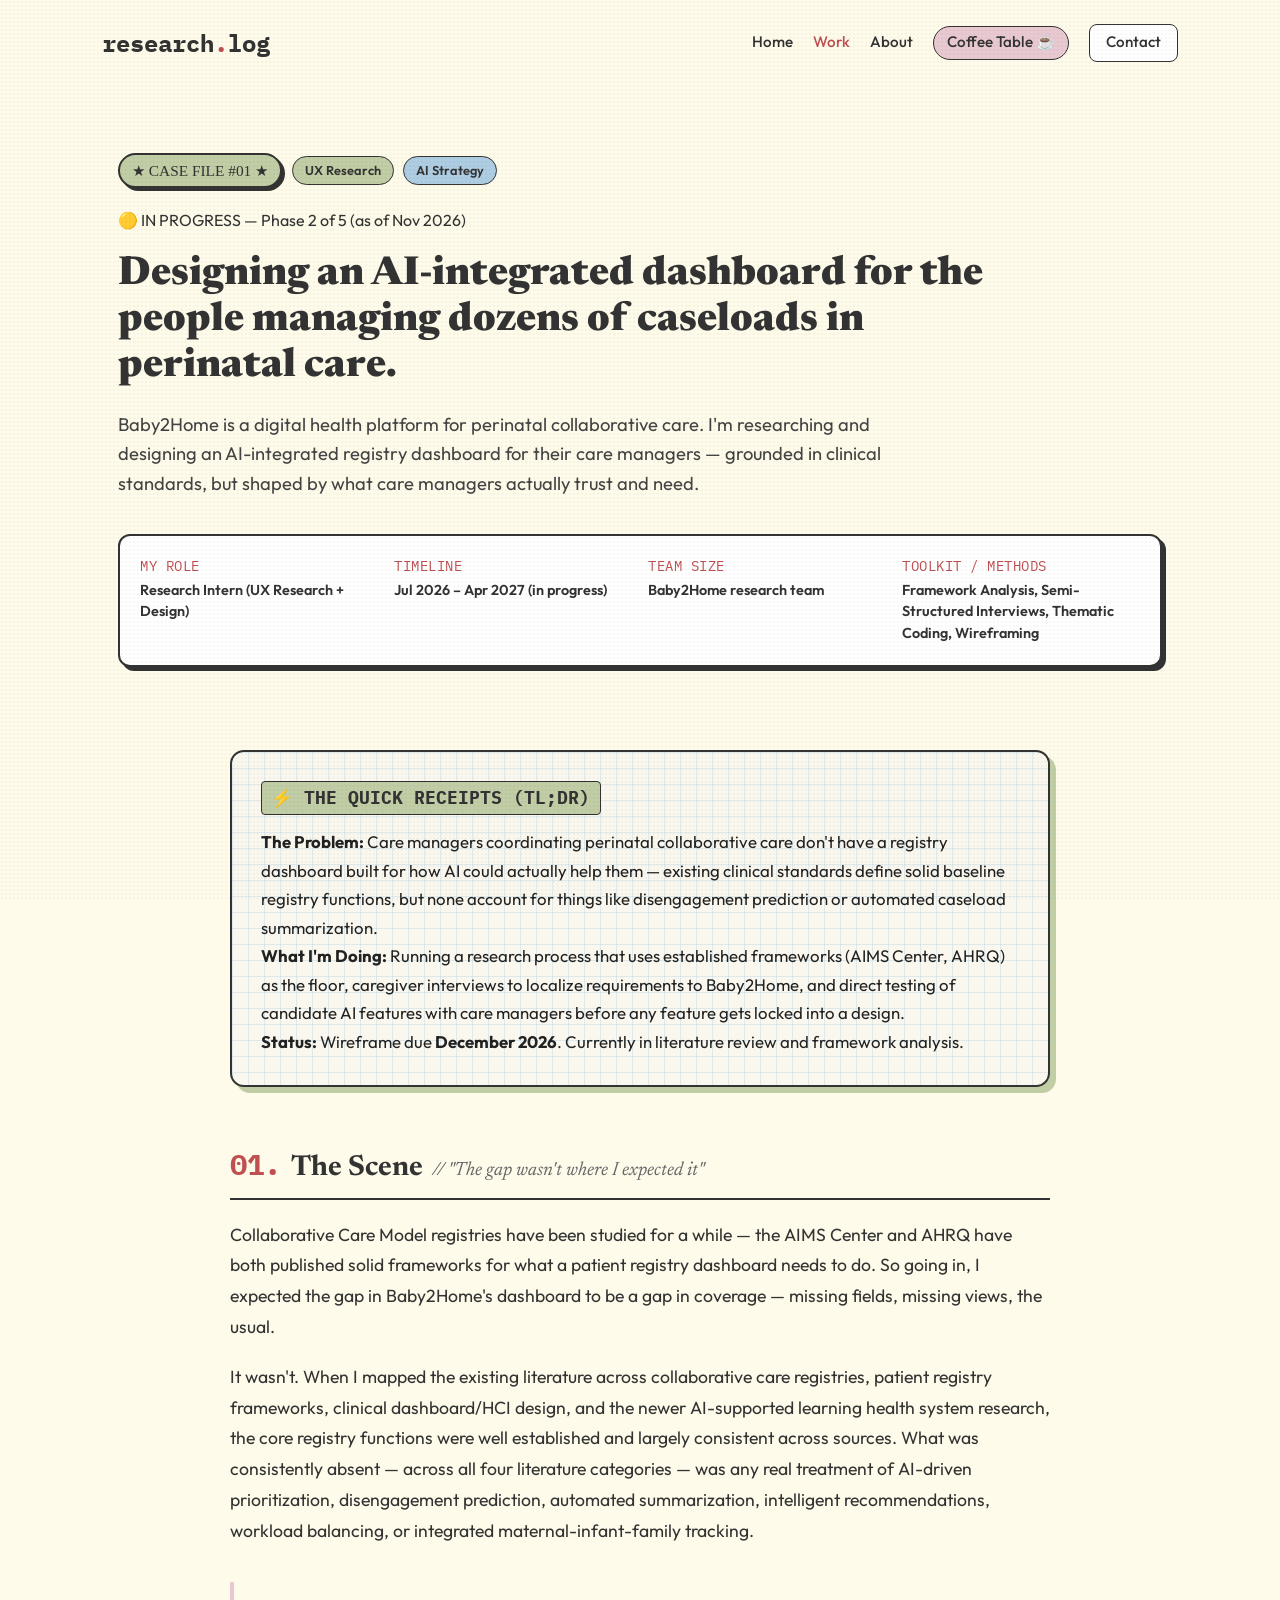
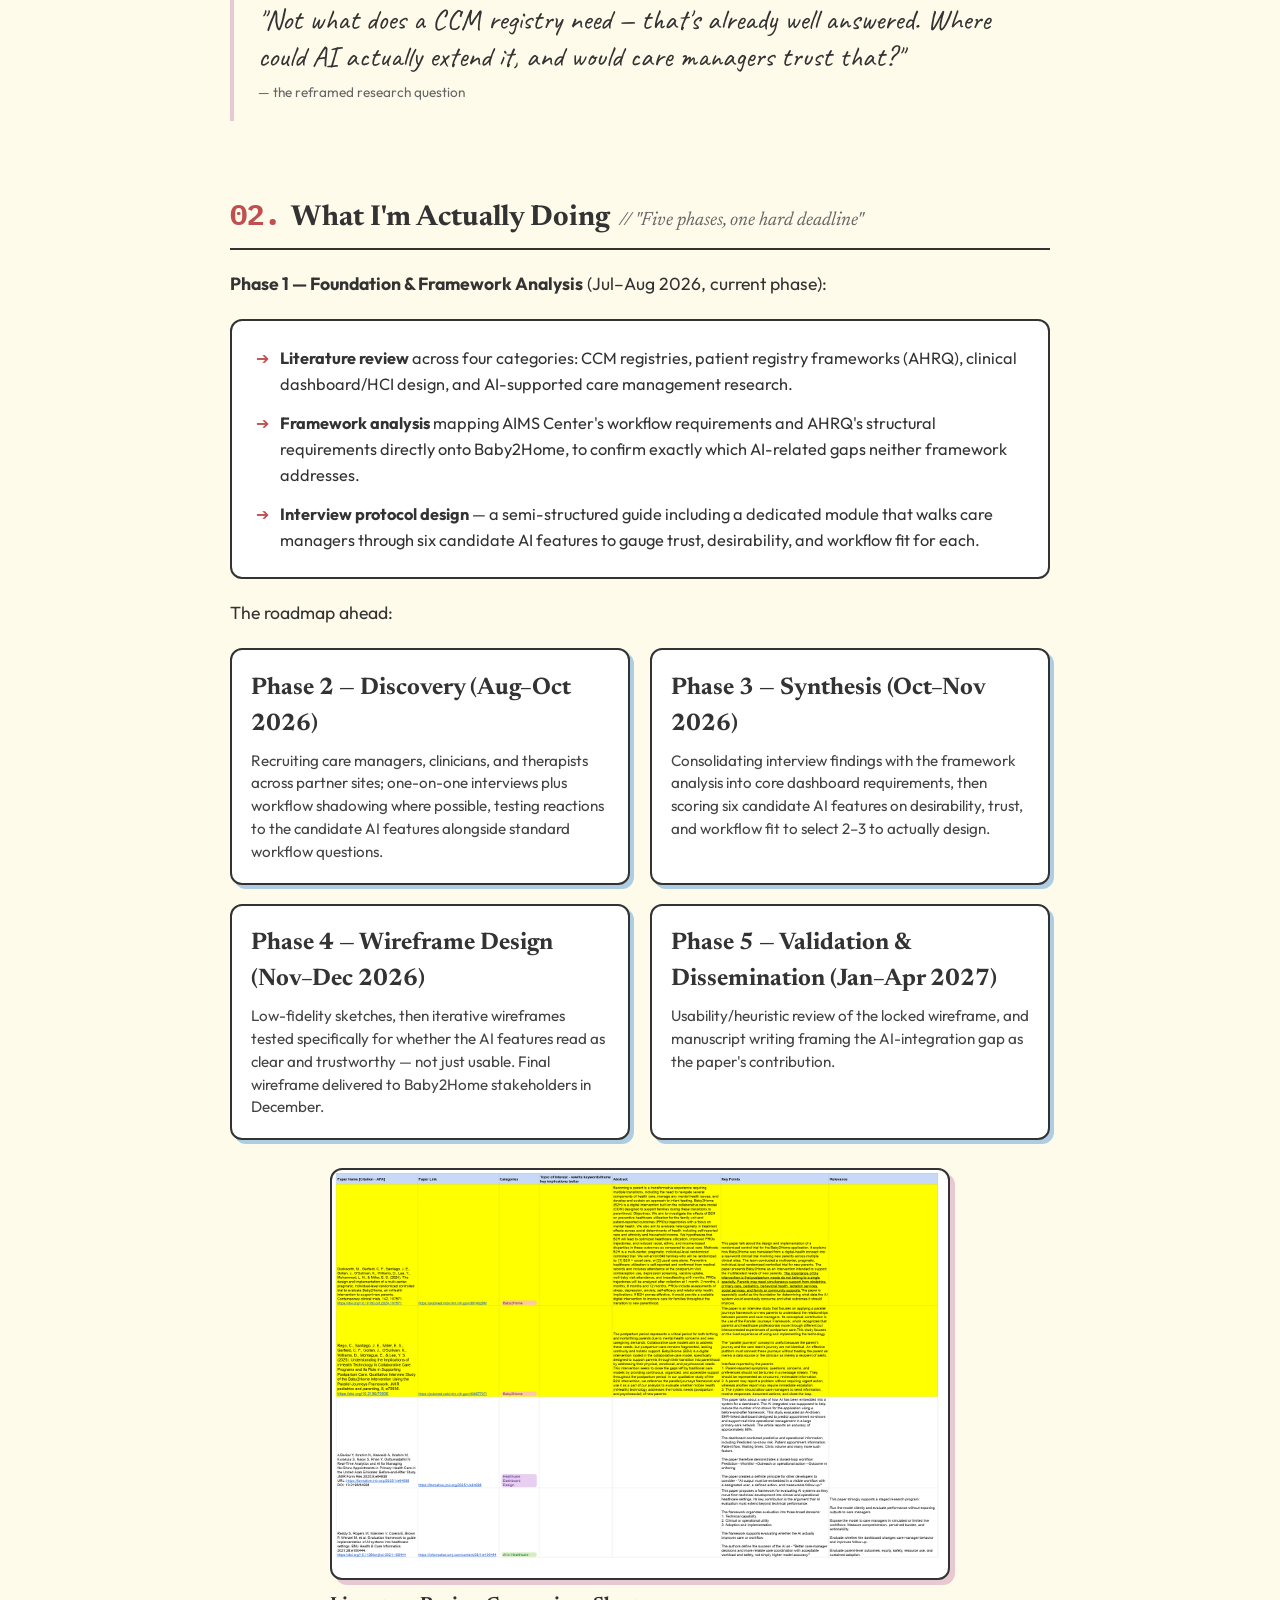
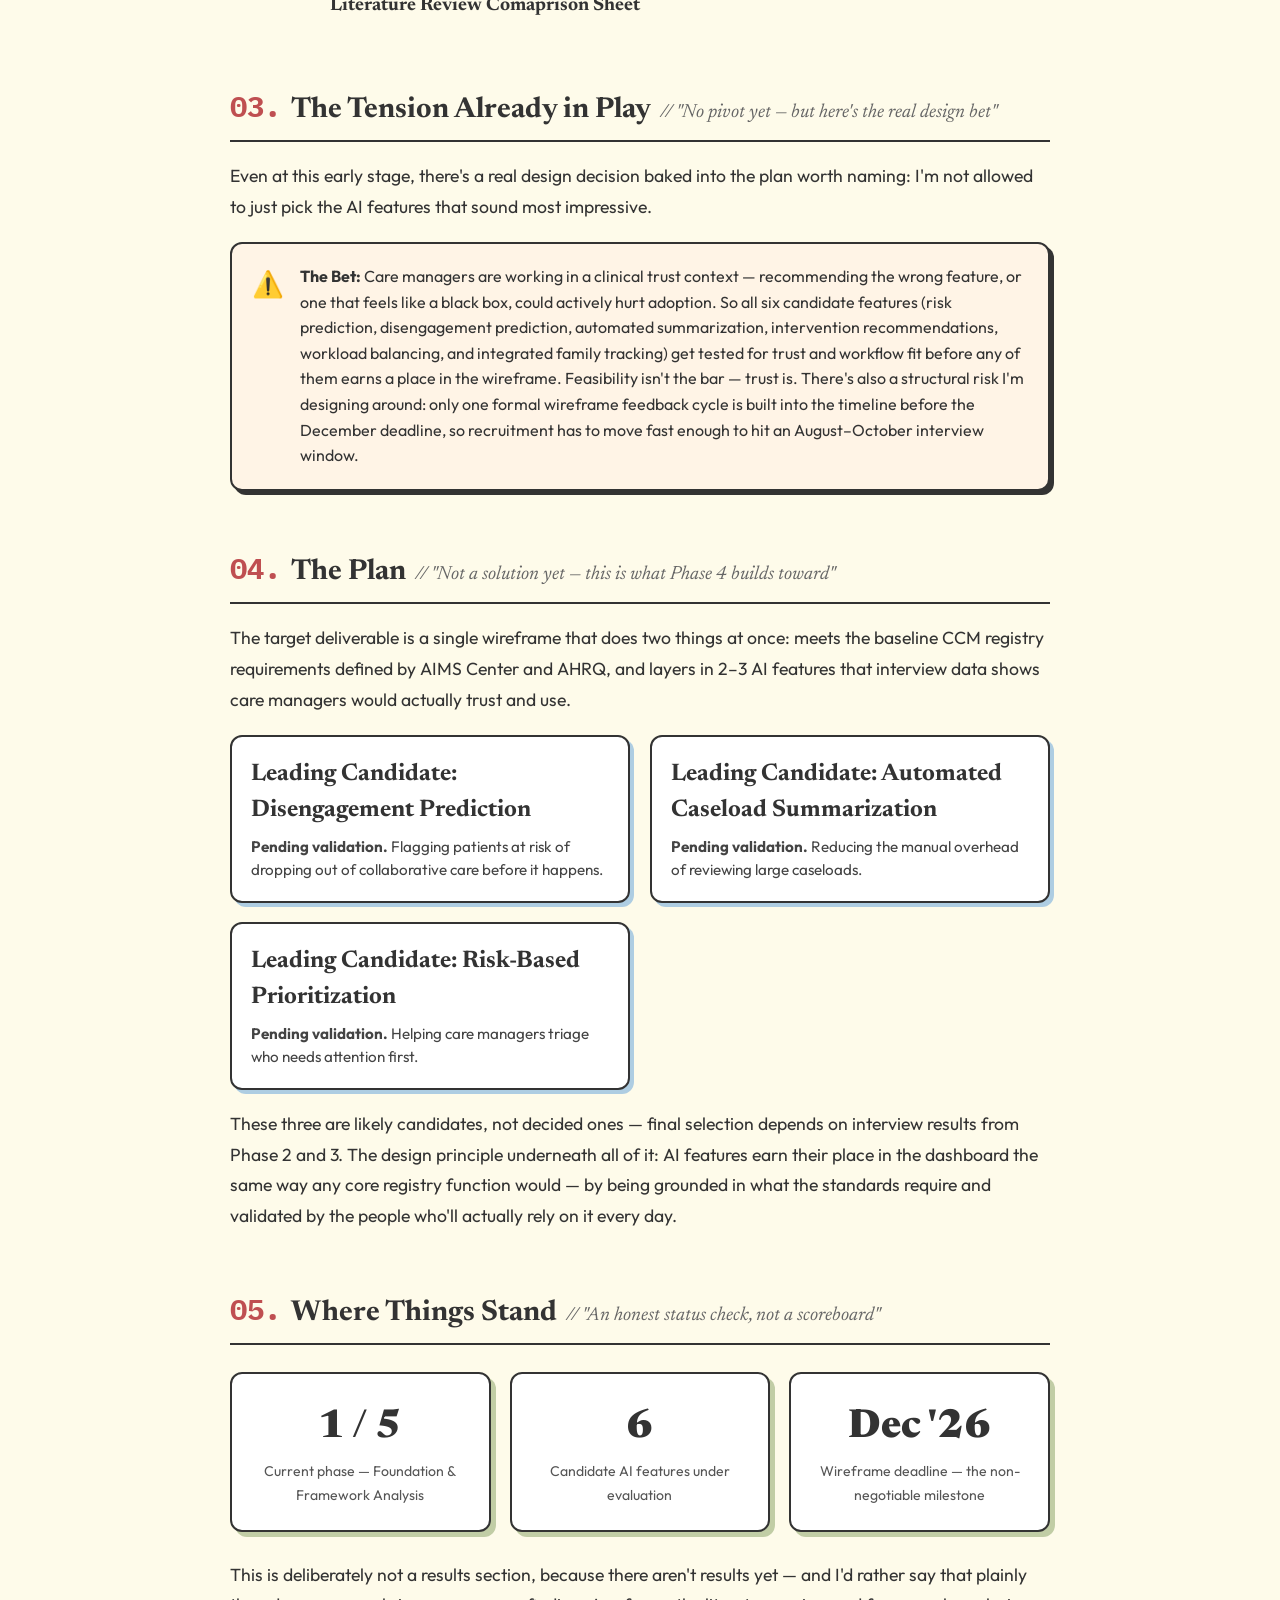
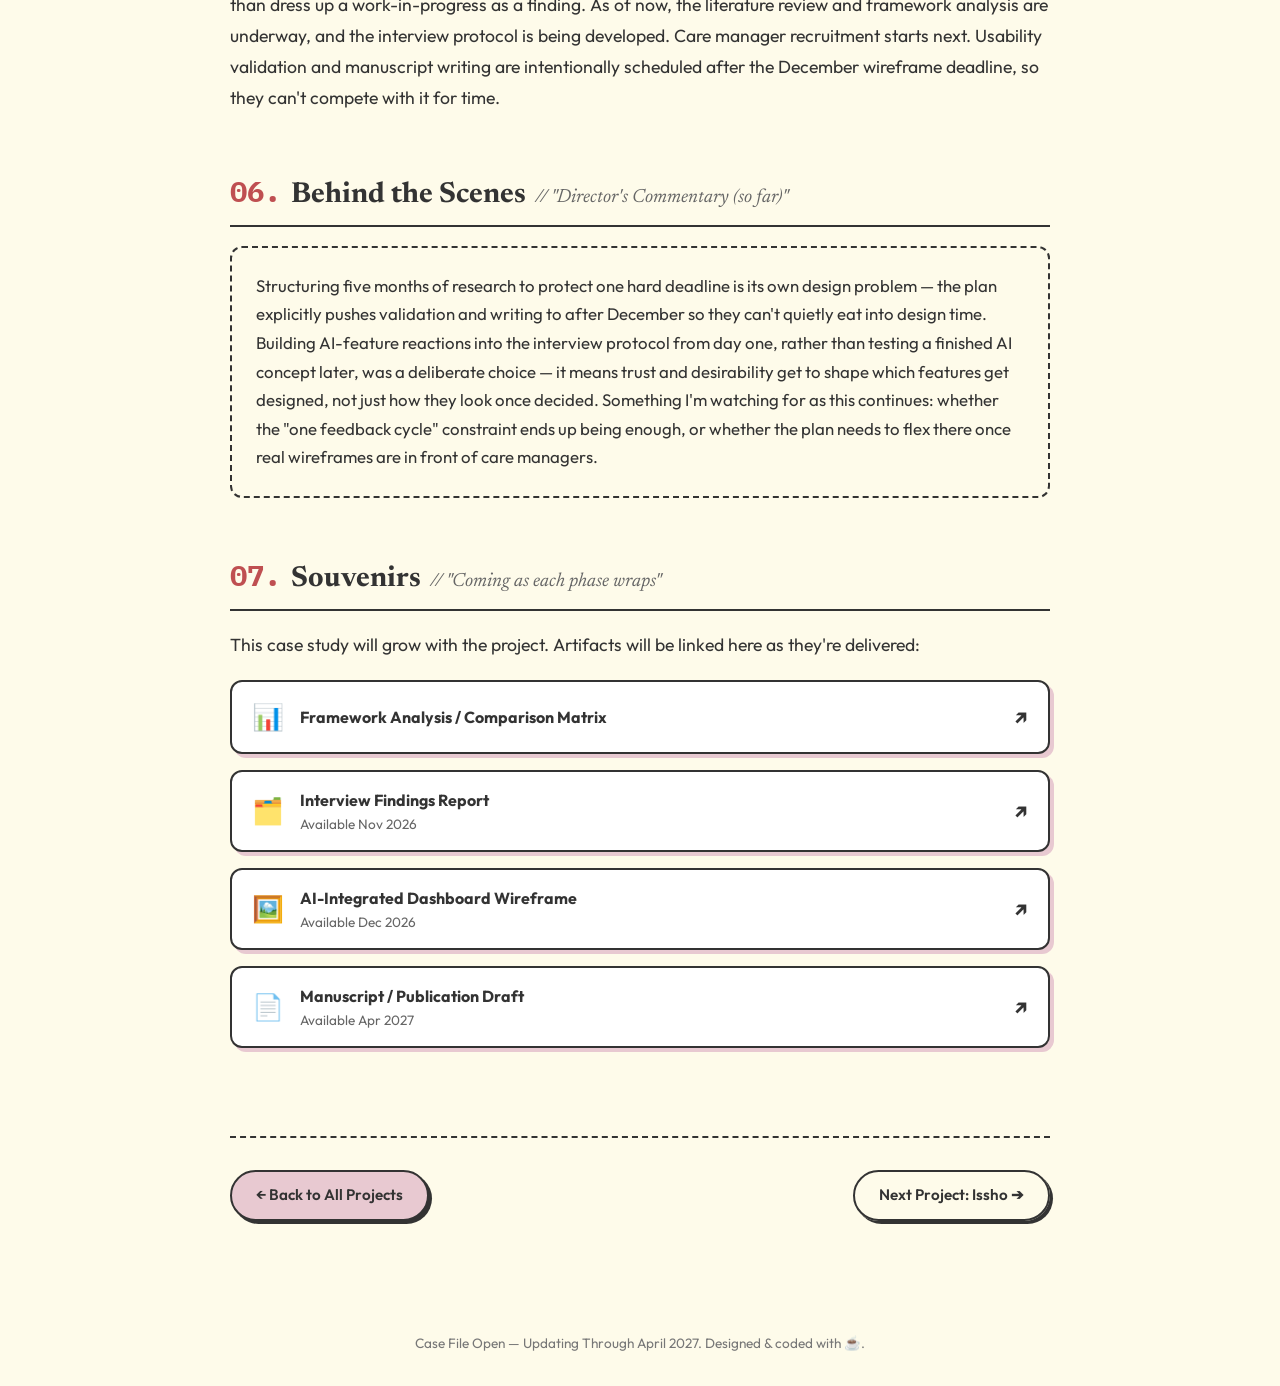
==== commit a86324b0: "Added baby2home phase update" ====
--- a/ai-dashboard-for-b2h.html
+++ b/ai-dashboard-for-b2h.html
@@ -45,7 +45,7 @@
         <span class="tag-pill tag-ai">AI Strategy</span>
       </div>
 
-      <span class="status-banner">🟡 IN PROGRESS — Phase 1 of 5 (as of Aug 2026)</span>
+      <span class="status-banner">🟡 IN PROGRESS — Phase 2 of 5 (as of Nov 2026)</span>
 
       <h1 class="case-title">Designing an AI-integrated dashboard for the people managing dozens of caseloads in perinatal care.</h1>
       <p class="case-one-liner">Baby2Home is a digital health platform for perinatal collaborative care. I'm researching and designing an AI-integrated registry dashboard for their care managers — grounded in clinical standards, but shaped by what care managers actually trust and need.</p>
